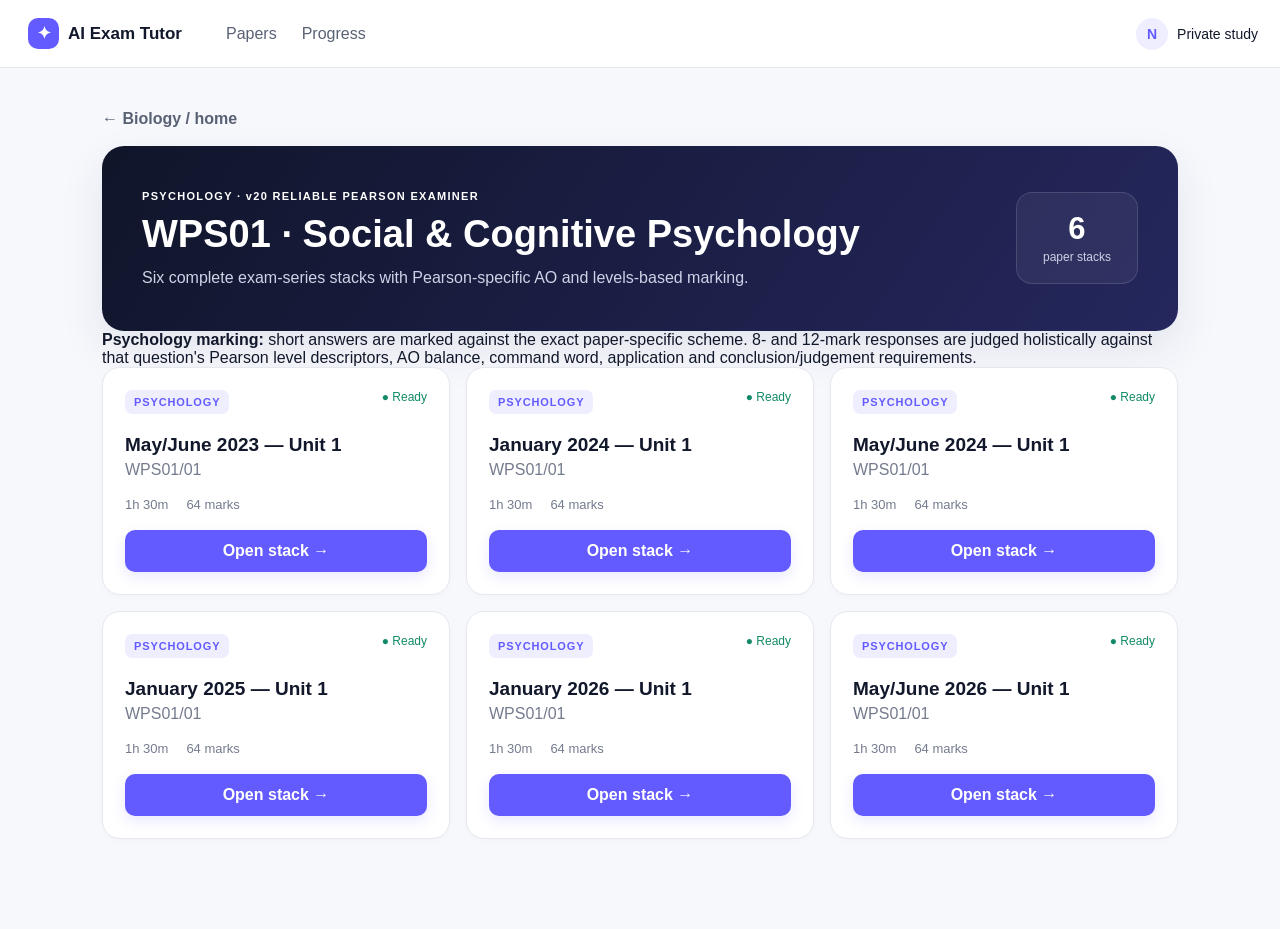
==== psychology.html @ 9e2f5a5d "Add files via upload" ====
<!doctype html><html><head><meta charset="utf-8"><meta name="viewport" content="width=device-width,initial-scale=1"><title>AI Exam Tutor · Psychology v20</title><link rel="stylesheet" href="styles.css?v=16stablelocal1"></head><body><header><button class="brand" onclick="location.href='index.html'"><span class="logo">✦</span> AI Exam Tutor</button><nav><button onclick="location.href='index.html'">Papers</button><button>Progress</button></nav><div class="user"><span class="avatar">N</span><span>Private study</span></div></header><main><div id="app"></div></main><script src="api-config.js?v=13examiner"></script><script src="psych-data.js?v=13examiner"></script><script src="psych-images.js?v=13examiner"></script><script src="psych-app.js?v=20final"></script></body></html>
---- styles.css ----
:root{--ink:#12182b;--muted:#747b8e;--line:#e6e8f0;--bg:#f7f8fc;--card:#fff;--accent:#635bff;--accent2:#efeeff;--green:#138a67;--red:#c84d47}*{box-sizing:border-box}html{-webkit-text-size-adjust:100%}body{margin:0;background:var(--bg);color:var(--ink);font-family:Inter,-apple-system,BlinkMacSystemFont,"Segoe UI",sans-serif}header{height:68px;background:#fff;border-bottom:1px solid var(--line);display:flex;align-items:center;padding:0 max(22px,env(safe-area-inset-left));position:sticky;top:0;z-index:10}.brand{display:flex;gap:9px;align-items:center;font-weight:850;font-size:17px;border:0;background:transparent;color:var(--ink)}.logo{width:31px;height:31px;display:grid;place-items:center;border-radius:10px;background:var(--accent);color:#fff}nav{margin-left:28px;display:flex;gap:5px}nav button{border:0;background:transparent;color:#596174;padding:10px;border-radius:8px}nav button:hover{background:#f5f5fb}.user{margin-left:auto;display:flex;align-items:center;gap:9px;font-size:14px}.avatar{display:grid;place-items:center;width:32px;height:32px;border-radius:50%;background:var(--accent2);color:var(--accent);font-weight:800}button,a{font:inherit}button{cursor:pointer}main{max-width:1120px;margin:auto;padding:42px 22px 90px}.hero{background:linear-gradient(125deg,#10152a,#25275d);border-radius:22px;padding:40px;color:#fff;display:flex;align-items:center;justify-content:space-between;box-shadow:0 18px 45px #25275d18}.hero h1{font-size:38px;line-height:1.1;margin:10px 0}.hero p{color:#cfd3e7;margin:0;max-width:650px;line-height:1.55}.eyebrow,.tiny{font-size:11px;font-weight:850;letter-spacing:.12em}.stat{text-align:center;background:#ffffff0f;border:1px solid #ffffff20;padding:18px 26px;border-radius:16px}.stat b{font-size:31px;display:block}.stat span{font-size:12px;color:#cbd0e6}.sectionTitle{margin:36px 0 16px}.sectionTitle h2{margin:0 0 5px}.sectionTitle p,.paperHeader p{margin:0;color:var(--muted)}.paperGrid{display:grid;grid-template-columns:repeat(auto-fit,minmax(300px,1fr));gap:16px}.paperCard{background:#fff;border:1px solid var(--line);border-radius:18px;padding:22px;cursor:pointer;transition:.18s;box-shadow:0 2px 7px #11182705}.paperCard:hover{transform:translateY(-2px);box-shadow:0 14px 32px #11182710;border-color:#d7d5ff}.paperTop{display:flex;justify-content:space-between}.subjectBadge{font-size:11px;font-weight:850;letter-spacing:.08em;background:var(--accent2);color:var(--accent);padding:6px 9px;border-radius:7px}.ready{font-size:12px;color:var(--green)}.paperCard h3{margin:20px 0 5px;font-size:19px}.paperCard p{color:var(--muted);margin:0}.paperMeta{display:flex;gap:18px;color:var(--muted);font-size:13px;margin:18px 0}.primary,.secondary{border:0;border-radius:10px;padding:12px 16px;font-weight:760}.primary{background:var(--accent);color:#fff;box-shadow:0 5px 14px #635bff24}.secondary{background:#eff1f6;color:#374151}.paperCard .primary{width:100%}.notice{margin-top:18px;background:#fff;border:1px solid var(--line);border-radius:12px;padding:14px;color:#596174;font-size:13px}.back{border:0;background:transparent;padding:0 0 18px;color:#596174;font-weight:650}.paperHeader{display:flex;justify-content:space-between;align-items:flex-end;margin-bottom:24px}.paperHeader h1{margin:10px 0 5px;font-size:30px}.pdfBtns{display:flex;gap:8px}.pdfBtns a,.sideLink{background:#fff;border:1px solid var(--line);border-radius:9px;padding:10px 12px;text-decoration:none;color:#374151;font-size:13px}.questionList{display:grid;gap:9px}.qrow{display:flex;align-items:center;gap:15px;background:#fff;border:1px solid var(--line);border-radius:13px;padding:17px;cursor:pointer;transition:.15s}.qrow:hover{border-color:#c9c6ff;transform:translateX(2px)}.qnum{min-width:62px;height:38px;border-radius:9px;background:var(--accent2);color:var(--accent);display:grid;place-items:center;font-weight:850;font-size:13px}.grow{display:flex;flex-direction:column;gap:5px;flex:1}.grow span{font-size:12px;color:var(--muted)}.miniScore{font-weight:850;color:var(--green)}.chev{font-size:22px;color:#9ca3af}.viewer{display:grid;grid-template-columns:minmax(0,1fr) 285px;gap:18px}.exam,.sideCard{background:#fff;border:1px solid var(--line);border-radius:16px}.exam{padding:27px}.examBar{display:flex;justify-content:space-between;border-bottom:1px solid var(--line);padding-bottom:14px;color:#6b7280;font-size:12px}.qn{font-weight:850;margin-top:24px;color:var(--accent)}.questionText{font-size:19px;line-height:1.58;margin:10px 0 20px}.answer{width:100%;min-height:200px;border:1px solid #cfd4de;border-radius:11px;padding:15px;font:inherit;resize:vertical}.answer:focus{outline:3px solid #ecebff;border-color:var(--accent)}.actions{display:flex;gap:9px;margin-top:12px}.choices{display:grid;gap:9px}.choices label{display:flex;align-items:center;gap:8px;border:1px solid var(--line);border-radius:11px;padding:14px;cursor:pointer}.choices label:has(input:checked){border-color:var(--accent);background:#f7f7ff}.sidebar{display:grid;align-content:start;gap:10px}.sideCard{padding:17px}.sideCard .tiny{display:block;color:#9ca3af;margin-bottom:7px}.sideCard b{display:block}.sideCard p{font-size:13px;color:var(--muted);margin:5px 0}.sideLink{display:block}.result{border-top:1px solid var(--line);margin-top:25px;padding-top:21px}.resultHead{display:flex;justify-content:space-between;align-items:center}.bigScore{font-size:40px;font-weight:900;color:var(--accent)}.bigScore small{font-size:18px;color:#9ca3af}.verdict{background:#fff1f0;color:var(--red);font-size:12px;font-weight:800;padding:7px 10px;border-radius:99px}.verdict.full{background:#e9f8f2;color:var(--green)}.result h3{font-size:15px;margin:22px 0 10px}.point{display:flex;gap:10px;padding:11px;border-radius:9px;margin:7px 0;font-size:14px}.point.hit{background:#edf9f4;color:#116149}.point.miss{background:#fff3f2;color:#8f3732}.point span{font-weight:900}.guidance{background:#f7f7fb;border:1px solid var(--line);padding:12px;border-radius:9px;font-size:13px;color:#555e70;margin-top:10px}.retry{margin-top:12px;border:0;background:transparent;color:var(--accent);font-weight:800;padding:6px 0}@media(max-width:800px){header{padding:0 14px}nav{display:none}.user span:last-child{display:none}main{padding:25px 14px 80px}.hero{padding:26px}.hero h1{font-size:30px}.stat{display:none}.paperHeader{align-items:flex-start;gap:18px;flex-direction:column}.viewer{grid-template-columns:1fr}.sidebar{order:-1}.pdfBtns{flex-wrap:wrap}.questionText{font-size:17px}.paperGrid{grid-template-columns:1fr}}
.ai-status{display:flex;gap:10px;align-items:center;margin:14px 0;padding:12px 14px;border-radius:14px;background:#eef2ff;color:#27346b;font-weight:700}.ai-dot{width:9px;height:9px;border-radius:50%;background:#22c55e;box-shadow:0 0 0 4px #dcfce7}.ai-dot.off{background:#94a3b8;box-shadow:0 0 0 4px #e2e8f0}.ai-setup{padding:18px;border:1px solid #dfe5f2;border-radius:16px;background:#fff;margin-top:14px}.ai-setup input{width:100%;box-sizing:border-box;padding:13px;border:1px solid #cfd7e6;border-radius:11px;font:inherit;margin:10px 0}.ai-note{font-size:13px;color:#667085;line-height:1.5}.ai-feedback{margin-top:18px;border:1px solid #dfe5f2;border-radius:18px;overflow:hidden;background:#fff}.ai-feedback .ai-title{padding:15px 18px;background:#f7f8ff;font-weight:800}.ai-feedback .ai-body{padding:18px}.ai-feedback h4{margin:14px 0 6px}.ai-feedback p{white-space:pre-wrap;line-height:1.55}.loading{opacity:.7;pointer-events:none}.settings-btn{border:0;background:transparent;color:inherit;font:inherit;cursor:pointer}.danger-link{border:0;background:transparent;color:#b42318;font-weight:700;cursor:pointer;padding:0}.primary:disabled{opacity:.55;cursor:not-allowed}
.source-title{display:flex;flex-direction:column;gap:4px;margin:20px 0 10px}.source-title span,.official-ms>p{font-size:13px;color:var(--muted)}.source-pages{display:grid;gap:14px}.paper-shot{border:1px solid var(--line);border-radius:14px;overflow:hidden;background:#f1f3f7}.shot-label{padding:9px 12px;background:#eef0f6;font-size:10px;font-weight:850;letter-spacing:.09em;color:#667085}.paper-shot iframe{width:100%;height:620px;border:0;background:#fff;display:block}.open-page{display:block;padding:9px 12px;background:#fff;border-top:1px solid var(--line);font-size:12px;color:var(--accent);text-decoration:none}.typed-question{margin:14px 0;color:#5d6475}.typed-question summary{cursor:pointer;font-size:13px;font-weight:750}.draw-wrap{margin-top:18px;border:1px solid var(--line);border-radius:14px;overflow:hidden;background:#fff}.draw-tools{padding:10px;display:flex;gap:8px;align-items:center;flex-wrap:wrap;background:#f7f8fb}.draw-tools span{font-size:12px;color:var(--muted);margin-right:auto}.draw-canvas{width:100%;height:420px;display:block;background:white;touch-action:none;cursor:crosshair}.draw-note{width:100%;border:0;border-top:1px solid var(--line);padding:13px;font:inherit}.official-ms{margin-top:22px;padding-top:8px;border-top:1px solid var(--line)}
@media(max-width:800px){.paper-shot iframe{height:520px}.draw-canvas{height:360px}}
.viewer-nav{display:flex;justify-content:space-between;align-items:center;margin-bottom:10px}.viewer-nav .back{padding:0}.viewer-nav .secondary:disabled,.post-actions .primary:disabled{opacity:.4;cursor:not-allowed}.confidence{display:flex;align-items:center;gap:8px;margin-top:12px;padding:10px 0}.confidence span{font-size:13px;color:var(--muted);margin-right:4px}.confidence button{border:1px solid var(--line);background:#fff;border-radius:999px;padding:7px 11px;font-size:12px}.confidence button.active{background:var(--accent2);border-color:#c9c6ff;color:var(--accent);font-weight:800}.paper-tools{display:flex;align-items:center;justify-content:space-between;margin:0 0 12px;color:var(--muted);font-size:13px}.unattempted{font-size:12px;color:#9ca3af}.post-actions{display:flex;justify-content:space-between;align-items:center;margin-top:12px}.post-actions .retry{margin-top:0}.draw-wrap:before{content:'Drawing answer · AI vision marking when the selected model supports images';display:block;padding:9px 12px;background:#fff8e6;color:#7a5a00;font-size:12px;border-bottom:1px solid #f2dfad}.source-pages{position:relative}.paper-shot{box-shadow:0 6px 22px #1118270a}.paper-shot iframe{min-height:720px}.official-ms{background:#fbfcff;border:1px solid var(--line);border-radius:14px;padding:16px;margin-top:22px}.official-ms .paper-shot iframe{height:560px}.result{scroll-margin-top:90px}@media(max-width:800px){.viewer-nav{gap:10px}.viewer-nav>div{display:flex;gap:5px}.viewer-nav .secondary{padding:9px 10px}.confidence{flex-wrap:wrap}.paper-tools{align-items:flex-start;gap:10px}.paper-shot iframe{min-height:540px}.official-ms .paper-shot iframe{height:480px}}
/* Question-specific source crops */
.source-pages{display:flex;flex-direction:column;gap:14px;margin:12px 0 20px}.question-crop{margin:0;border:1px solid #dfe3ee;border-radius:14px;overflow:hidden;background:white;box-shadow:0 6px 20px rgba(18,28,61,.06)}.question-crop img{display:block;width:100%;height:auto;background:white}.official-ms .question-crop{border-color:#d9dff7}.open-page{display:inline-block;margin:2px 0 8px;font-size:13px}.paper-shot{display:none}

.image-error{padding:28px;border:1px dashed #c9ced8;border-radius:12px;text-align:center;color:#687086;background:#fafbfc}
.draw-hint{margin-top:10px;padding:10px 12px;border-radius:10px;background:#f5f7fb;font-size:13px;line-height:1.4;color:#4b5563}
.structure-board{position:relative;height:430px;border:2px solid #d9dee8;border-radius:14px;background:#fff;margin-top:12px;overflow:hidden;touch-action:none}.chem-piece{position:absolute;transform:translate(-50%,-50%);cursor:grab;user-select:none;touch-action:none}.chem-piece:active{cursor:grabbing}.chem-piece span{position:absolute;font-size:11px;white-space:nowrap;top:calc(100% + 5px);left:50%;transform:translateX(-50%);color:#667085}.chem-piece.glycerol{width:58px;height:142px;background:#c9cdd2;border:2px solid #20252b}.chem-piece.fatty{width:30px;height:138px;background:#fff;border:2px solid #20252b}.chem-piece.bond{width:92px;height:3px;background:#20252b}.paper-note{font-size:12px;color:#667085;line-height:1.35}.draw-hint{margin-top:12px;font-size:13px;color:#475467}

/* v12 psychology readability + examiner diagnostics */
.typed-question.always-visible{display:block;margin:18px 0 20px;padding:18px 20px;border:1px solid #dfe4ee;border-radius:14px;background:#fff}
.typed-label{font-size:11px;font-weight:800;letter-spacing:.12em;color:#6b7280;margin-bottom:9px}
.typed-question.always-visible .questionText{white-space:pre-wrap;font-size:16px;line-height:1.58;color:#111827;font-weight:500}
.extended-checks{display:grid;grid-template-columns:repeat(3,1fr);gap:10px;margin:14px 0}
.extended-checks>div{padding:12px;border:1px solid #e5e7eb;border-radius:10px;background:#fafafa}.extended-checks b,.extended-checks span{display:block}.extended-checks span{margin-top:5px;font-size:13px;line-height:1.4}
@media(max-width:800px){.extended-checks{grid-template-columns:1fr}}
/* v13: keep the viewer visually identical to Biology; extracted question text stays internal for marking only. */
.typed-question.always-visible{display:none!important}.answer-meta{display:flex;justify-content:space-between;gap:12px;color:var(--muted);font-size:12px;margin:7px 2px 0}.question-crop+ .question-crop{margin-top:12px}.question-crop img{display:block;width:100%;height:auto;border-radius:8px}
@media(max-width:800px){.answer-meta{flex-direction:column;gap:3px}}
/* v13 Apple Pencil surgical enhancement: drawing UI only */
.draw-canvas{height:520px;touch-action:none;-webkit-user-select:none;user-select:none;overscroll-behavior:contain;cursor:crosshair}
.draw-tools .tool-btn.active{background:var(--accent);color:#fff;border-color:var(--accent)}
.draw-hint{padding:10px 12px;border-top:1px solid var(--line);font-size:12px;color:var(--muted)}
.draw-fullscreen{position:fixed!important;inset:8px!important;z-index:9999!important;margin:0!important;border-radius:16px!important;box-shadow:0 24px 80px #0005!important;display:flex!important;flex-direction:column!important;background:#fff!important}
.draw-fullscreen .draw-tools{flex:0 0 auto}.draw-fullscreen .draw-canvas{height:auto!important;flex:1 1 auto;min-height:0}.draw-fullscreen .draw-hint{flex:0 0 auto}
body.drawing-open{overflow:hidden;touch-action:none}
@media(max-width:800px){.draw-canvas{height:480px}.ipad-tools{gap:6px}.ipad-tools button{padding:8px 10px;font-size:12px}.draw-fullscreen{inset:max(6px,env(safe-area-inset-top)) max(6px,env(safe-area-inset-right)) max(6px,env(safe-area-inset-bottom)) max(6px,env(safe-area-inset-left))!important}}
/* v16: local-only review/progress UI. Does not participate in AI marking. */
.answer-review,.attempt-history{margin-top:22px;padding-top:18px;border-top:1px solid #e5e7eb}
.review-key{display:flex;flex-wrap:wrap;gap:14px;font-size:12px;color:#667085;margin:8px 0 12px}.review-key span{display:flex;align-items:center;gap:6px}.credit-dot,.partial-dot{width:10px;height:10px;border-radius:3px;display:inline-block}.credit-dot{background:#bbf7d0}.partial-dot{background:#fde68a}.review-text{line-height:1.9;padding:14px;border:1px solid #e5e7eb;border-radius:12px;background:#fff;white-space:pre-wrap}.review-text mark{padding:2px 1px;border-radius:3px}.credit-highlight{background:#bbf7d0}.partial-highlight{background:#fde68a}.attempt-chips{display:flex;flex-wrap:wrap;gap:8px}.attempt-chip{background:#f2f4f7;border:1px solid #e4e7ec;border-radius:999px;padding:7px 10px;font-size:13px}.attempt-change{margin-bottom:0}

.attempt-detail{display:block;background:#f8fafc;border:1px solid #e4e7ec;border-radius:10px;padding:0;margin:8px 0}.attempt-detail summary{cursor:pointer;padding:10px 12px}.attempt-answer{padding:0 12px 12px;font-size:13px}.attempt-answer>div{white-space:pre-wrap;margin-top:6px;padding:10px;background:#fff;border:1px solid #e5e7eb;border-radius:8px}
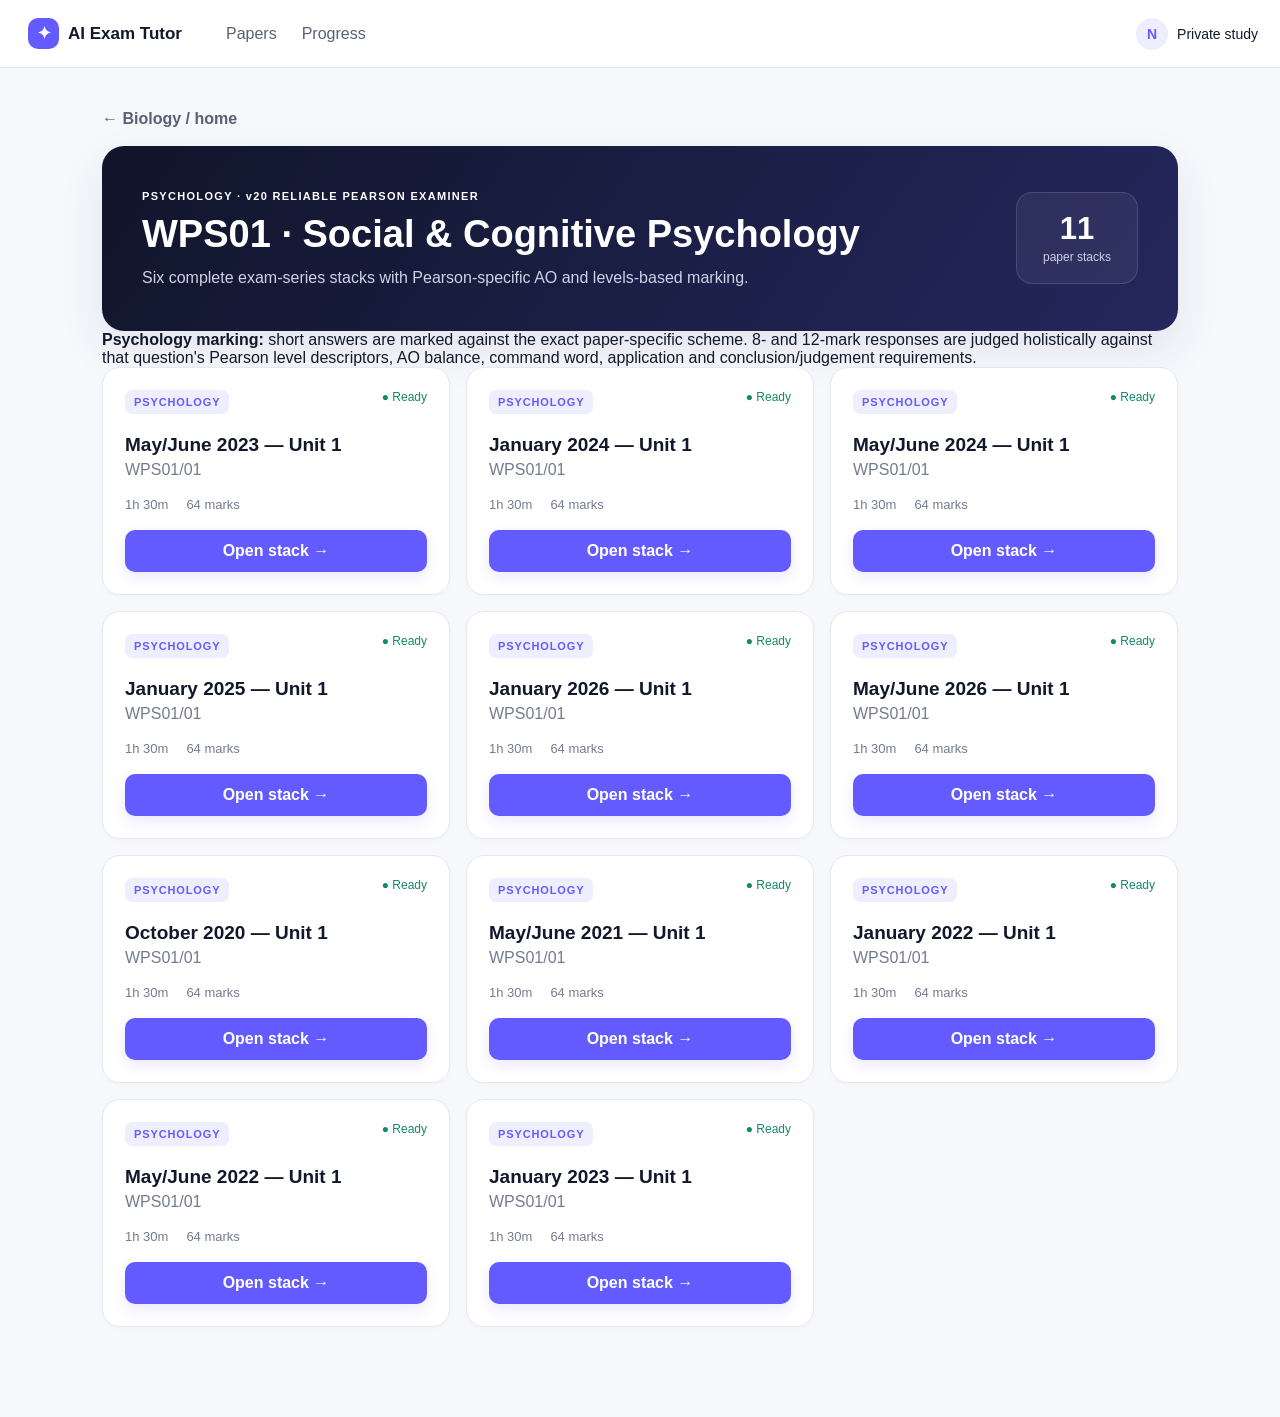
==== commit b010ca9a: "Add files via upload" ====
--- a/psychology.html
+++ b/psychology.html
@@ -1 +1 @@
-<!doctype html><html><head><meta charset="utf-8"><meta name="viewport" content="width=device-width,initial-scale=1"><title>AI Exam Tutor · Psychology v20</title><link rel="stylesheet" href="styles.css?v=16stablelocal1"></head><body><header><button class="brand" onclick="location.href='index.html'"><span class="logo">✦</span> AI Exam Tutor</button><nav><button onclick="location.href='index.html'">Papers</button><button>Progress</button></nav><div class="user"><span class="avatar">N</span><span>Private study</span></div></header><main><div id="app"></div></main><script src="api-config.js?v=13examiner"></script><script src="psych-data.js?v=13examiner"></script><script src="psych-images.js?v=13examiner"></script><script src="psych-app.js?v=20final"></script></body></html>+<!doctype html><html><head><meta charset="utf-8"><meta name="viewport" content="width=device-width,initial-scale=1"><title>AI Exam Tutor · Psychology v20</title><link rel="stylesheet" href="styles.css?v=16stablelocal1"></head><body><header><button class="brand" onclick="location.href='index.html'"><span class="logo">✦</span> AI Exam Tutor</button><nav><button onclick="location.href='index.html'">Papers</button><button>Progress</button></nav><div class="user"><span class="avatar">N</span><span>Private study</span></div></header><main><div id="app"></div></main><script src="api-config.js?v=13examiner"></script><script src="psych-data.js?v=21papers"></script><script src="psych-images.js?v=21papers"></script><script src="psych-app.js?v=20final"></script></body></html>
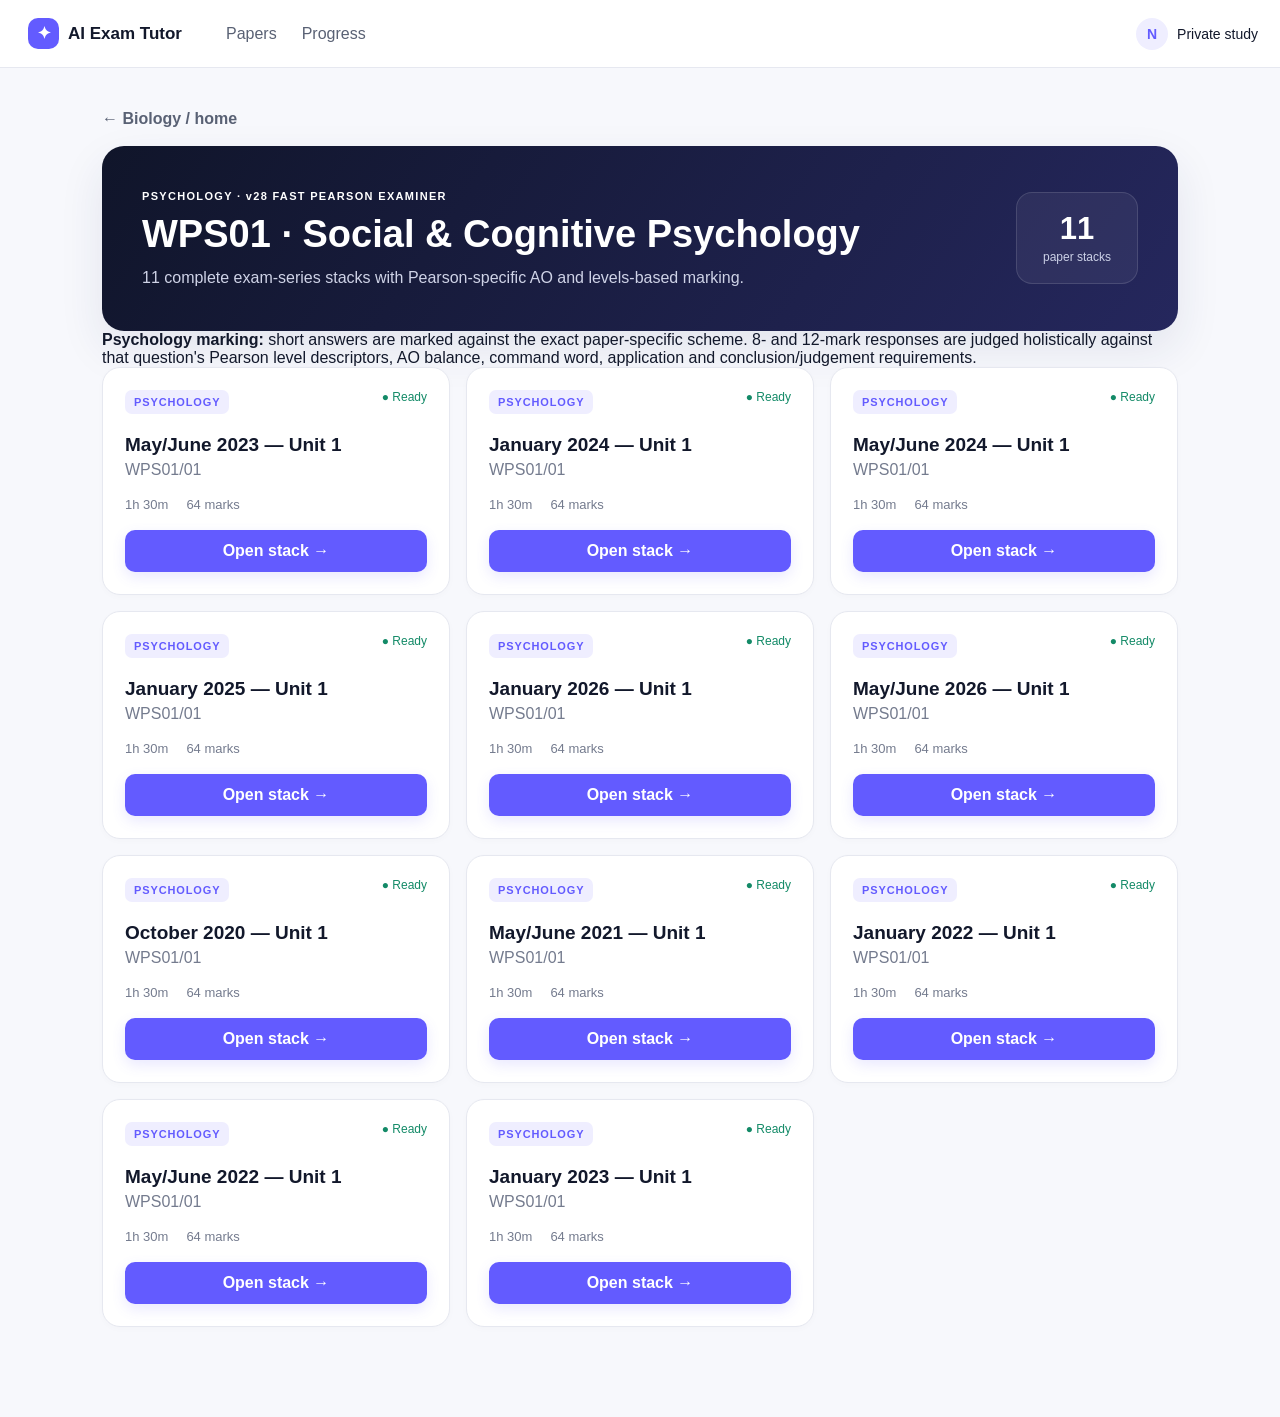
==== commit 66350d91: "Add files via upload" ====
--- a/psychology.html
+++ b/psychology.html
@@ -1 +1 @@
-<!doctype html><html><head><meta charset="utf-8"><meta name="viewport" content="width=device-width,initial-scale=1"><title>AI Exam Tutor · Psychology v20</title><link rel="stylesheet" href="styles.css?v=16stablelocal1"></head><body><header><button class="brand" onclick="location.href='index.html'"><span class="logo">✦</span> AI Exam Tutor</button><nav><button onclick="location.href='index.html'">Papers</button><button>Progress</button></nav><div class="user"><span class="avatar">N</span><span>Private study</span></div></header><main><div id="app"></div></main><script src="api-config.js?v=13examiner"></script><script src="psych-data.js?v=21papers"></script><script src="psych-images.js?v=21papers"></script><script src="psych-app.js?v=20final"></script></body></html>+<!doctype html><html><head><meta charset="utf-8"><meta name="viewport" content="width=device-width,initial-scale=1"><title>AI Exam Tutor · Psychology v20</title><link rel="stylesheet" href="styles.css?v=16stablelocal1"></head><body><header><button class="brand" onclick="location.href='index.html'"><span class="logo">✦</span> AI Exam Tutor</button><nav><button onclick="location.href='index.html'">Papers</button><button>Progress</button></nav><div class="user"><span class="avatar">N</span><span>Private study</span></div></header><main><div id="app"></div></main><script src="api-config.js?v=13examiner"></script><script src="psych-data.js?v=22newpapers"></script><script src="psych-images.js?v=22papers"></script><script src="psych-images-v22-newpapers.js?v=22newpapers"></script><script src="scheme-psy-2306.js?v=26exact"></script><script src="scheme-psy-2401.js?v=26exact"></script><script src="scheme-psy-2406.js?v=26exact"></script><script src="scheme-psy-2501.js?v=26exact"></script><script src="scheme-psy-2601.js?v=26exact"></script><script src="scheme-psy-2606.js?v=26exact"></script><script src="scheme-psy-2010.js?v=26exact"></script><script src="scheme-psy-2106.js?v=26exact"></script><script src="scheme-psy-2201.js?v=26exact"></script><script src="scheme-psy-2206.js?v=26exact"></script><script src="scheme-psy-2301.js?v=26exact"></script><script src="psych-app.js?v=28truefast"></script></body></html>
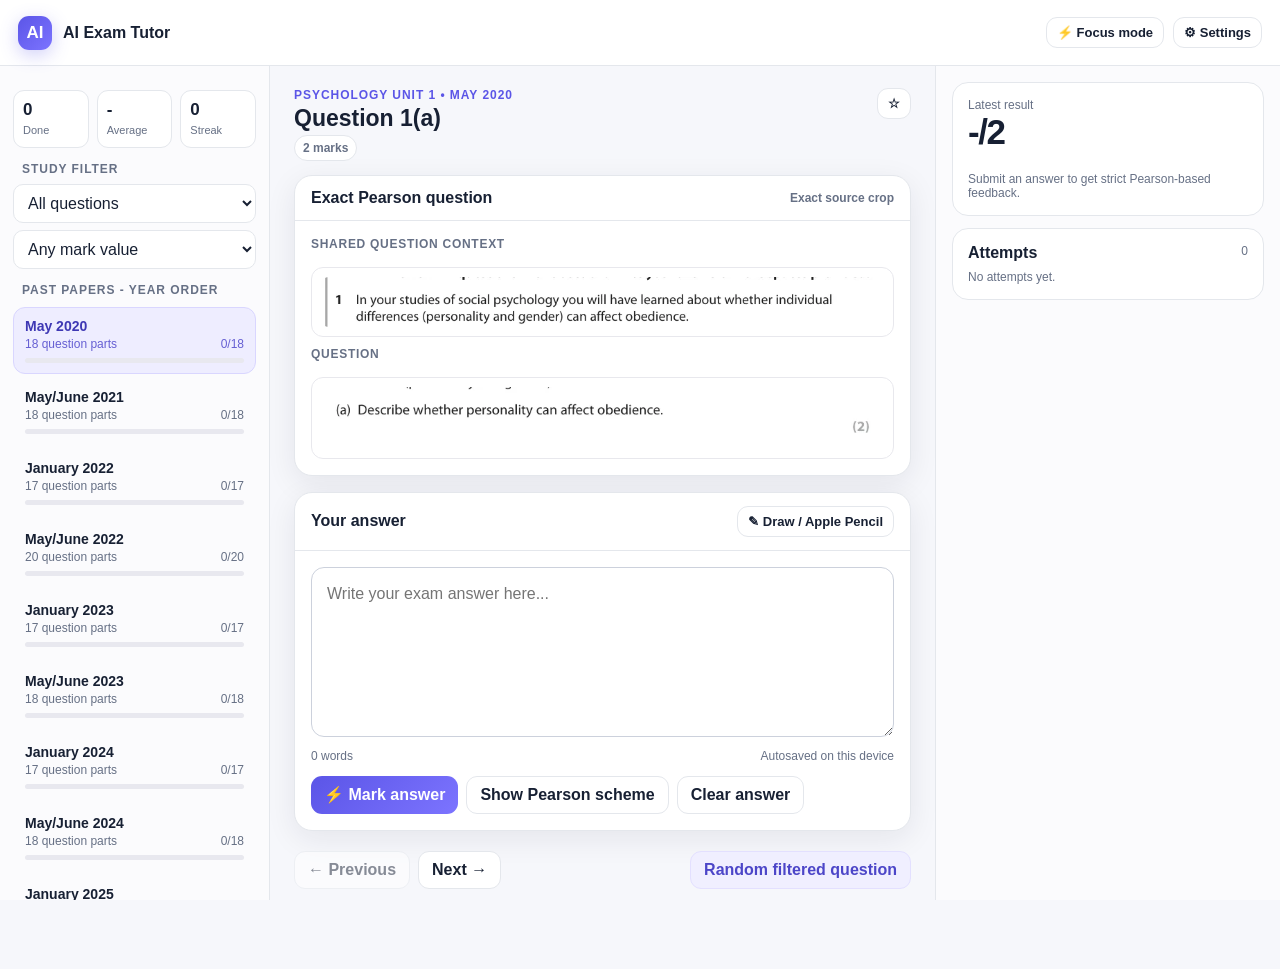
==== commit 87325c4a: "Add files via upload" ====
--- a/psychology.html
+++ b/psychology.html
@@ -1 +1,11 @@
-<!doctype html><html><head><meta charset="utf-8"><meta name="viewport" content="width=device-width,initial-scale=1"><title>AI Exam Tutor · Psychology v20</title><link rel="stylesheet" href="styles.css?v=16stablelocal1"></head><body><header><button class="brand" onclick="location.href='index.html'"><span class="logo">✦</span> AI Exam Tutor</button><nav><button onclick="location.href='index.html'">Papers</button><button>Progress</button></nav><div class="user"><span class="avatar">N</span><span>Private study</span></div></header><main><div id="app"></div></main><script src="api-config.js?v=13examiner"></script><script src="psych-data.js?v=22newpapers"></script><script src="psych-images.js?v=22papers"></script><script src="psych-images-v22-newpapers.js?v=22newpapers"></script><script src="scheme-psy-2306.js?v=26exact"></script><script src="scheme-psy-2401.js?v=26exact"></script><script src="scheme-psy-2406.js?v=26exact"></script><script src="scheme-psy-2501.js?v=26exact"></script><script src="scheme-psy-2601.js?v=26exact"></script><script src="scheme-psy-2606.js?v=26exact"></script><script src="scheme-psy-2010.js?v=26exact"></script><script src="scheme-psy-2106.js?v=26exact"></script><script src="scheme-psy-2201.js?v=26exact"></script><script src="scheme-psy-2206.js?v=26exact"></script><script src="scheme-psy-2301.js?v=26exact"></script><script src="psych-app.js?v=28truefast"></script></body></html>+<!doctype html><html><head><meta charset="utf-8"><meta name="viewport" content="width=device-width,initial-scale=1,viewport-fit=cover"><meta name="theme-color" content="#5b55e7"><title>Psychology - AI Exam Tutor</title><link rel="stylesheet" href="styles.css?v=1"></head><body>
+<header class="topbar"><div class="brand"><button id="mobilePapers" class="btn small mobile-paper-btn">☰</button><div class="brand-badge">AI</div><span>AI Exam Tutor</span></div><div class="top-actions"><button class="btn small desktop-only" id="studyModeBtn">⚡ Focus mode</button><button class="btn small" id="settingsBtn">⚙ Settings</button></div></header>
+<div class="shell"><aside class="sidebar" id="sidebar"><div class="dashboard"><div class="stat"><strong id="statDone">0</strong><span>Done</span></div><div class="stat"><strong id="statAvg">-</strong><span>Average</span></div><div class="stat"><strong id="statStreak">0</strong><span>Streak</span></div></div><h3>Study filter</h3><div class="filters"><select id="questionFilter"><option value="all">All questions</option><option value="unanswered">Unanswered</option><option value="wrong">Below full marks</option><option value="extended">8 & 12 markers</option><option value="short">1-4 markers</option><option value="starred">Starred</option></select><select id="markFilter"><option value="all">Any mark value</option><option>1</option><option>2</option><option>3</option><option>4</option><option>8</option><option>12</option></select></div><h3>Past papers - year order</h3><div id="paperList"></div></aside>
+<main class="main"><div class="question-head"><div><div class="eyebrow" id="paperEyebrow">Psychology Unit 1</div><div class="question-title" id="questionTitle">Loading...</div><div class="meta" id="questionMeta"></div></div><button class="btn small" id="starBtn" title="Star this question">☆</button></div>
+<section class="card"><div class="card-head"><span>Exact Pearson question</span><span class="tiny" id="assetStatus"></span></div><div class="card-body"><div id="sourceArea" class="source-stack"><div class="loading-assets">Loading exact source...</div></div></div></section>
+<section class="card"><div class="card-head"><span>Your answer</span><button class="btn small" id="drawToggle">✎ Draw / Apple Pencil</button></div><div class="card-body"><textarea id="answerBox" class="answer-box" placeholder="Write your exam answer here..."></textarea><div class="answer-footer"><span id="wordCount">0 words</span><span>Autosaved on this device</span></div><div class="draw-wrap" id="drawWrap"><div class="draw-toolbar"><button class="btn small" id="undoDraw">↶ Undo</button><button class="btn small danger" id="clearDraw">Clear drawing</button><span class="tiny">Apple Pencil or mouse. Finger scrolling stays enabled outside the canvas.</span></div><div class="draw-shell"><canvas id="drawCanvas" class="draw-canvas"></canvas></div></div><div class="answer-actions"><button class="btn primary" id="markBtn">⚡ Mark answer</button><button class="btn" id="schemeBtn">Show Pearson scheme</button><button class="btn" id="clearBtn">Clear answer</button></div><div class="mark-progress" id="markProgress"><div class="mark-row"><strong id="markStatus">Examiner working...</strong><span class="countdown" id="countdown">0.0s</span></div><div class="tiny" id="markSubstatus">Fast route started.</div></div></div></section>
+<div class="navbar-bottom"><div class="navcluster"><button class="btn" id="prevBtn">← Previous</button><button class="btn" id="nextBtn">Next →</button></div><button class="btn soft" id="randomBtn">Random filtered question</button></div></main>
+<aside class="rightbar"><div class="scorebox" id="scoreBox"><div class="scoreline"><div><div class="tiny">Latest result</div><div class="scorebig" id="scoreBig">-/-</div></div><div class="latency" id="latency"></div></div><div class="ao-row" id="aoRow"></div><div class="feedback" id="feedback"><div class="tiny">Submit an answer to get strict Pearson-based feedback.</div></div></div><div class="scorebox scheme-panel" id="schemePanel"><div style="display:flex;justify-content:space-between;align-items:center"><strong>Exact Pearson mark scheme</strong><a id="openMsPdf" class="tiny" target="_blank">Open PDF ↗</a></div><div id="schemeImages"></div></div><div class="scorebox"><div style="display:flex;justify-content:space-between"><strong>Attempts</strong><span class="tiny" id="attemptCount">0</span></div><div id="attempts"></div></div></aside></div>
+<div class="modal-backdrop" id="settingsModal"><div class="modal"><h2>Settings</h2><p>Your OpenRouter key stays in <b>session storage only</b> and is not included in the website files.</p><label class="tiny">OpenRouter API key</label><input id="apiKeyInput" type="password" autocomplete="off" placeholder="sk-or-v1-..."><div class="setting-row"><div><b>AI speed mode</b><div class="tiny">Hard wait limits: short 28s, 8/12 markers 58s.</div></div><span class="pill good">Turbo</span></div><div class="setting-row"><div><b>Export progress</b><div class="tiny">Download all answers and attempts as JSON.</div></div><button class="btn small" id="exportBtn">Export</button></div><div class="setting-row"><div><b>Reset progress</b><div class="tiny">Clears local answers, marks and stars.</div></div><button class="btn small danger" id="resetBtn">Reset</button></div><div class="modal-actions"><button class="btn" id="closeSettings">Cancel</button><button class="btn primary" id="saveSettings">Save</button></div></div></div>
+<div class="toast" id="toast"></div>
+<script src="data.js?v=1"></script><script src="app.js?v=1"></script></body></html>
--- a/styles.css
+++ b/styles.css
@@ -1,35 +1,30 @@
-:root{--ink:#12182b;--muted:#747b8e;--line:#e6e8f0;--bg:#f7f8fc;--card:#fff;--accent:#635bff;--accent2:#efeeff;--green:#138a67;--red:#c84d47}*{box-sizing:border-box}html{-webkit-text-size-adjust:100%}body{margin:0;background:var(--bg);color:var(--ink);font-family:Inter,-apple-system,BlinkMacSystemFont,"Segoe UI",sans-serif}header{height:68px;background:#fff;border-bottom:1px solid var(--line);display:flex;align-items:center;padding:0 max(22px,env(safe-area-inset-left));position:sticky;top:0;z-index:10}.brand{display:flex;gap:9px;align-items:center;font-weight:850;font-size:17px;border:0;background:transparent;color:var(--ink)}.logo{width:31px;height:31px;display:grid;place-items:center;border-radius:10px;background:var(--accent);color:#fff}nav{margin-left:28px;display:flex;gap:5px}nav button{border:0;background:transparent;color:#596174;padding:10px;border-radius:8px}nav button:hover{background:#f5f5fb}.user{margin-left:auto;display:flex;align-items:center;gap:9px;font-size:14px}.avatar{display:grid;place-items:center;width:32px;height:32px;border-radius:50%;background:var(--accent2);color:var(--accent);font-weight:800}button,a{font:inherit}button{cursor:pointer}main{max-width:1120px;margin:auto;padding:42px 22px 90px}.hero{background:linear-gradient(125deg,#10152a,#25275d);border-radius:22px;padding:40px;color:#fff;display:flex;align-items:center;justify-content:space-between;box-shadow:0 18px 45px #25275d18}.hero h1{font-size:38px;line-height:1.1;margin:10px 0}.hero p{color:#cfd3e7;margin:0;max-width:650px;line-height:1.55}.eyebrow,.tiny{font-size:11px;font-weight:850;letter-spacing:.12em}.stat{text-align:center;background:#ffffff0f;border:1px solid #ffffff20;padding:18px 26px;border-radius:16px}.stat b{font-size:31px;display:block}.stat span{font-size:12px;color:#cbd0e6}.sectionTitle{margin:36px 0 16px}.sectionTitle h2{margin:0 0 5px}.sectionTitle p,.paperHeader p{margin:0;color:var(--muted)}.paperGrid{display:grid;grid-template-columns:repeat(auto-fit,minmax(300px,1fr));gap:16px}.paperCard{background:#fff;border:1px solid var(--line);border-radius:18px;padding:22px;cursor:pointer;transition:.18s;box-shadow:0 2px 7px #11182705}.paperCard:hover{transform:translateY(-2px);box-shadow:0 14px 32px #11182710;border-color:#d7d5ff}.paperTop{display:flex;justify-content:space-between}.subjectBadge{font-size:11px;font-weight:850;letter-spacing:.08em;background:var(--accent2);color:var(--accent);padding:6px 9px;border-radius:7px}.ready{font-size:12px;color:var(--green)}.paperCard h3{margin:20px 0 5px;font-size:19px}.paperCard p{color:var(--muted);margin:0}.paperMeta{display:flex;gap:18px;color:var(--muted);font-size:13px;margin:18px 0}.primary,.secondary{border:0;border-radius:10px;padding:12px 16px;font-weight:760}.primary{background:var(--accent);color:#fff;box-shadow:0 5px 14px #635bff24}.secondary{background:#eff1f6;color:#374151}.paperCard .primary{width:100%}.notice{margin-top:18px;background:#fff;border:1px solid var(--line);border-radius:12px;padding:14px;color:#596174;font-size:13px}.back{border:0;background:transparent;padding:0 0 18px;color:#596174;font-weight:650}.paperHeader{display:flex;justify-content:space-between;align-items:flex-end;margin-bottom:24px}.paperHeader h1{margin:10px 0 5px;font-size:30px}.pdfBtns{display:flex;gap:8px}.pdfBtns a,.sideLink{background:#fff;border:1px solid var(--line);border-radius:9px;padding:10px 12px;text-decoration:none;color:#374151;font-size:13px}.questionList{display:grid;gap:9px}.qrow{display:flex;align-items:center;gap:15px;background:#fff;border:1px solid var(--line);border-radius:13px;padding:17px;cursor:pointer;transition:.15s}.qrow:hover{border-color:#c9c6ff;transform:translateX(2px)}.qnum{min-width:62px;height:38px;border-radius:9px;background:var(--accent2);color:var(--accent);display:grid;place-items:center;font-weight:850;font-size:13px}.grow{display:flex;flex-direction:column;gap:5px;flex:1}.grow span{font-size:12px;color:var(--muted)}.miniScore{font-weight:850;color:var(--green)}.chev{font-size:22px;color:#9ca3af}.viewer{display:grid;grid-template-columns:minmax(0,1fr) 285px;gap:18px}.exam,.sideCard{background:#fff;border:1px solid var(--line);border-radius:16px}.exam{padding:27px}.examBar{display:flex;justify-content:space-between;border-bottom:1px solid var(--line);padding-bottom:14px;color:#6b7280;font-size:12px}.qn{font-weight:850;margin-top:24px;color:var(--accent)}.questionText{font-size:19px;line-height:1.58;margin:10px 0 20px}.answer{width:100%;min-height:200px;border:1px solid #cfd4de;border-radius:11px;padding:15px;font:inherit;resize:vertical}.answer:focus{outline:3px solid #ecebff;border-color:var(--accent)}.actions{display:flex;gap:9px;margin-top:12px}.choices{display:grid;gap:9px}.choices label{display:flex;align-items:center;gap:8px;border:1px solid var(--line);border-radius:11px;padding:14px;cursor:pointer}.choices label:has(input:checked){border-color:var(--accent);background:#f7f7ff}.sidebar{display:grid;align-content:start;gap:10px}.sideCard{padding:17px}.sideCard .tiny{display:block;color:#9ca3af;margin-bottom:7px}.sideCard b{display:block}.sideCard p{font-size:13px;color:var(--muted);margin:5px 0}.sideLink{display:block}.result{border-top:1px solid var(--line);margin-top:25px;padding-top:21px}.resultHead{display:flex;justify-content:space-between;align-items:center}.bigScore{font-size:40px;font-weight:900;color:var(--accent)}.bigScore small{font-size:18px;color:#9ca3af}.verdict{background:#fff1f0;color:var(--red);font-size:12px;font-weight:800;padding:7px 10px;border-radius:99px}.verdict.full{background:#e9f8f2;color:var(--green)}.result h3{font-size:15px;margin:22px 0 10px}.point{display:flex;gap:10px;padding:11px;border-radius:9px;margin:7px 0;font-size:14px}.point.hit{background:#edf9f4;color:#116149}.point.miss{background:#fff3f2;color:#8f3732}.point span{font-weight:900}.guidance{background:#f7f7fb;border:1px solid var(--line);padding:12px;border-radius:9px;font-size:13px;color:#555e70;margin-top:10px}.retry{margin-top:12px;border:0;background:transparent;color:var(--accent);font-weight:800;padding:6px 0}@media(max-width:800px){header{padding:0 14px}nav{display:none}.user span:last-child{display:none}main{padding:25px 14px 80px}.hero{padding:26px}.hero h1{font-size:30px}.stat{display:none}.paperHeader{align-items:flex-start;gap:18px;flex-direction:column}.viewer{grid-template-columns:1fr}.sidebar{order:-1}.pdfBtns{flex-wrap:wrap}.questionText{font-size:17px}.paperGrid{grid-template-columns:1fr}}
-.ai-status{display:flex;gap:10px;align-items:center;margin:14px 0;padding:12px 14px;border-radius:14px;background:#eef2ff;color:#27346b;font-weight:700}.ai-dot{width:9px;height:9px;border-radius:50%;background:#22c55e;box-shadow:0 0 0 4px #dcfce7}.ai-dot.off{background:#94a3b8;box-shadow:0 0 0 4px #e2e8f0}.ai-setup{padding:18px;border:1px solid #dfe5f2;border-radius:16px;background:#fff;margin-top:14px}.ai-setup input{width:100%;box-sizing:border-box;padding:13px;border:1px solid #cfd7e6;border-radius:11px;font:inherit;margin:10px 0}.ai-note{font-size:13px;color:#667085;line-height:1.5}.ai-feedback{margin-top:18px;border:1px solid #dfe5f2;border-radius:18px;overflow:hidden;background:#fff}.ai-feedback .ai-title{padding:15px 18px;background:#f7f8ff;font-weight:800}.ai-feedback .ai-body{padding:18px}.ai-feedback h4{margin:14px 0 6px}.ai-feedback p{white-space:pre-wrap;line-height:1.55}.loading{opacity:.7;pointer-events:none}.settings-btn{border:0;background:transparent;color:inherit;font:inherit;cursor:pointer}.danger-link{border:0;background:transparent;color:#b42318;font-weight:700;cursor:pointer;padding:0}.primary:disabled{opacity:.55;cursor:not-allowed}
-.source-title{display:flex;flex-direction:column;gap:4px;margin:20px 0 10px}.source-title span,.official-ms>p{font-size:13px;color:var(--muted)}.source-pages{display:grid;gap:14px}.paper-shot{border:1px solid var(--line);border-radius:14px;overflow:hidden;background:#f1f3f7}.shot-label{padding:9px 12px;background:#eef0f6;font-size:10px;font-weight:850;letter-spacing:.09em;color:#667085}.paper-shot iframe{width:100%;height:620px;border:0;background:#fff;display:block}.open-page{display:block;padding:9px 12px;background:#fff;border-top:1px solid var(--line);font-size:12px;color:var(--accent);text-decoration:none}.typed-question{margin:14px 0;color:#5d6475}.typed-question summary{cursor:pointer;font-size:13px;font-weight:750}.draw-wrap{margin-top:18px;border:1px solid var(--line);border-radius:14px;overflow:hidden;background:#fff}.draw-tools{padding:10px;display:flex;gap:8px;align-items:center;flex-wrap:wrap;background:#f7f8fb}.draw-tools span{font-size:12px;color:var(--muted);margin-right:auto}.draw-canvas{width:100%;height:420px;display:block;background:white;touch-action:none;cursor:crosshair}.draw-note{width:100%;border:0;border-top:1px solid var(--line);padding:13px;font:inherit}.official-ms{margin-top:22px;padding-top:8px;border-top:1px solid var(--line)}
-@media(max-width:800px){.paper-shot iframe{height:520px}.draw-canvas{height:360px}}
-.viewer-nav{display:flex;justify-content:space-between;align-items:center;margin-bottom:10px}.viewer-nav .back{padding:0}.viewer-nav .secondary:disabled,.post-actions .primary:disabled{opacity:.4;cursor:not-allowed}.confidence{display:flex;align-items:center;gap:8px;margin-top:12px;padding:10px 0}.confidence span{font-size:13px;color:var(--muted);margin-right:4px}.confidence button{border:1px solid var(--line);background:#fff;border-radius:999px;padding:7px 11px;font-size:12px}.confidence button.active{background:var(--accent2);border-color:#c9c6ff;color:var(--accent);font-weight:800}.paper-tools{display:flex;align-items:center;justify-content:space-between;margin:0 0 12px;color:var(--muted);font-size:13px}.unattempted{font-size:12px;color:#9ca3af}.post-actions{display:flex;justify-content:space-between;align-items:center;margin-top:12px}.post-actions .retry{margin-top:0}.draw-wrap:before{content:'Drawing answer · AI vision marking when the selected model supports images';display:block;padding:9px 12px;background:#fff8e6;color:#7a5a00;font-size:12px;border-bottom:1px solid #f2dfad}.source-pages{position:relative}.paper-shot{box-shadow:0 6px 22px #1118270a}.paper-shot iframe{min-height:720px}.official-ms{background:#fbfcff;border:1px solid var(--line);border-radius:14px;padding:16px;margin-top:22px}.official-ms .paper-shot iframe{height:560px}.result{scroll-margin-top:90px}@media(max-width:800px){.viewer-nav{gap:10px}.viewer-nav>div{display:flex;gap:5px}.viewer-nav .secondary{padding:9px 10px}.confidence{flex-wrap:wrap}.paper-tools{align-items:flex-start;gap:10px}.paper-shot iframe{min-height:540px}.official-ms .paper-shot iframe{height:480px}}
-/* Question-specific source crops */
-.source-pages{display:flex;flex-direction:column;gap:14px;margin:12px 0 20px}.question-crop{margin:0;border:1px solid #dfe3ee;border-radius:14px;overflow:hidden;background:white;box-shadow:0 6px 20px rgba(18,28,61,.06)}.question-crop img{display:block;width:100%;height:auto;background:white}.official-ms .question-crop{border-color:#d9dff7}.open-page{display:inline-block;margin:2px 0 8px;font-size:13px}.paper-shot{display:none}
-
-.image-error{padding:28px;border:1px dashed #c9ced8;border-radius:12px;text-align:center;color:#687086;background:#fafbfc}
-.draw-hint{margin-top:10px;padding:10px 12px;border-radius:10px;background:#f5f7fb;font-size:13px;line-height:1.4;color:#4b5563}
-.structure-board{position:relative;height:430px;border:2px solid #d9dee8;border-radius:14px;background:#fff;margin-top:12px;overflow:hidden;touch-action:none}.chem-piece{position:absolute;transform:translate(-50%,-50%);cursor:grab;user-select:none;touch-action:none}.chem-piece:active{cursor:grabbing}.chem-piece span{position:absolute;font-size:11px;white-space:nowrap;top:calc(100% + 5px);left:50%;transform:translateX(-50%);color:#667085}.chem-piece.glycerol{width:58px;height:142px;background:#c9cdd2;border:2px solid #20252b}.chem-piece.fatty{width:30px;height:138px;background:#fff;border:2px solid #20252b}.chem-piece.bond{width:92px;height:3px;background:#20252b}.paper-note{font-size:12px;color:#667085;line-height:1.35}.draw-hint{margin-top:12px;font-size:13px;color:#475467}
-
-/* v12 psychology readability + examiner diagnostics */
-.typed-question.always-visible{display:block;margin:18px 0 20px;padding:18px 20px;border:1px solid #dfe4ee;border-radius:14px;background:#fff}
-.typed-label{font-size:11px;font-weight:800;letter-spacing:.12em;color:#6b7280;margin-bottom:9px}
-.typed-question.always-visible .questionText{white-space:pre-wrap;font-size:16px;line-height:1.58;color:#111827;font-weight:500}
-.extended-checks{display:grid;grid-template-columns:repeat(3,1fr);gap:10px;margin:14px 0}
-.extended-checks>div{padding:12px;border:1px solid #e5e7eb;border-radius:10px;background:#fafafa}.extended-checks b,.extended-checks span{display:block}.extended-checks span{margin-top:5px;font-size:13px;line-height:1.4}
-@media(max-width:800px){.extended-checks{grid-template-columns:1fr}}
-/* v13: keep the viewer visually identical to Biology; extracted question text stays internal for marking only. */
-.typed-question.always-visible{display:none!important}.answer-meta{display:flex;justify-content:space-between;gap:12px;color:var(--muted);font-size:12px;margin:7px 2px 0}.question-crop+ .question-crop{margin-top:12px}.question-crop img{display:block;width:100%;height:auto;border-radius:8px}
-@media(max-width:800px){.answer-meta{flex-direction:column;gap:3px}}
-/* v13 Apple Pencil surgical enhancement: drawing UI only */
-.draw-canvas{height:520px;touch-action:none;-webkit-user-select:none;user-select:none;overscroll-behavior:contain;cursor:crosshair}
-.draw-tools .tool-btn.active{background:var(--accent);color:#fff;border-color:var(--accent)}
-.draw-hint{padding:10px 12px;border-top:1px solid var(--line);font-size:12px;color:var(--muted)}
-.draw-fullscreen{position:fixed!important;inset:8px!important;z-index:9999!important;margin:0!important;border-radius:16px!important;box-shadow:0 24px 80px #0005!important;display:flex!important;flex-direction:column!important;background:#fff!important}
-.draw-fullscreen .draw-tools{flex:0 0 auto}.draw-fullscreen .draw-canvas{height:auto!important;flex:1 1 auto;min-height:0}.draw-fullscreen .draw-hint{flex:0 0 auto}
-body.drawing-open{overflow:hidden;touch-action:none}
-@media(max-width:800px){.draw-canvas{height:480px}.ipad-tools{gap:6px}.ipad-tools button{padding:8px 10px;font-size:12px}.draw-fullscreen{inset:max(6px,env(safe-area-inset-top)) max(6px,env(safe-area-inset-right)) max(6px,env(safe-area-inset-bottom)) max(6px,env(safe-area-inset-left))!important}}
-/* v16: local-only review/progress UI. Does not participate in AI marking. */
-.answer-review,.attempt-history{margin-top:22px;padding-top:18px;border-top:1px solid #e5e7eb}
-.review-key{display:flex;flex-wrap:wrap;gap:14px;font-size:12px;color:#667085;margin:8px 0 12px}.review-key span{display:flex;align-items:center;gap:6px}.credit-dot,.partial-dot{width:10px;height:10px;border-radius:3px;display:inline-block}.credit-dot{background:#bbf7d0}.partial-dot{background:#fde68a}.review-text{line-height:1.9;padding:14px;border:1px solid #e5e7eb;border-radius:12px;background:#fff;white-space:pre-wrap}.review-text mark{padding:2px 1px;border-radius:3px}.credit-highlight{background:#bbf7d0}.partial-highlight{background:#fde68a}.attempt-chips{display:flex;flex-wrap:wrap;gap:8px}.attempt-chip{background:#f2f4f7;border:1px solid #e4e7ec;border-radius:999px;padding:7px 10px;font-size:13px}.attempt-change{margin-bottom:0}
-
-.attempt-detail{display:block;background:#f8fafc;border:1px solid #e4e7ec;border-radius:10px;padding:0;margin:8px 0}.attempt-detail summary{cursor:pointer;padding:10px 12px}.attempt-answer{padding:0 12px 12px;font-size:13px}.attempt-answer>div{white-space:pre-wrap;margin-top:6px;padding:10px;background:#fff;border:1px solid #e5e7eb;border-radius:8px}
+:root{
+  --bg:#f6f7fb;--panel:#fff;--text:#172033;--muted:#667085;--line:#e4e7ec;
+  --brand:#5b55e7;--brand2:#7c74ff;--good:#16835f;--warn:#b96a07;--bad:#c43d4f;
+  --shadow:0 8px 30px rgba(20,30,55,.08);--radius:18px;
+}
+*{box-sizing:border-box}html,body{margin:0;padding:0;background:var(--bg);color:var(--text);font-family:Inter,ui-sans-serif,-apple-system,BlinkMacSystemFont,"Segoe UI",Roboto,Arial,sans-serif}button,input,textarea,select{font:inherit}button{cursor:pointer}
+a{color:inherit}body{min-height:100vh}
+.topbar{height:66px;background:rgba(255,255,255,.93);backdrop-filter:blur(14px);border-bottom:1px solid var(--line);position:sticky;top:0;z-index:30;display:flex;align-items:center;justify-content:space-between;padding:0 18px}
+.brand{display:flex;align-items:center;gap:11px;font-weight:800}.brand-badge{width:34px;height:34px;border-radius:11px;background:linear-gradient(135deg,var(--brand),var(--brand2));display:grid;place-items:center;color:#fff;font-size:17px;box-shadow:0 5px 18px rgba(91,85,231,.28)}
+.top-actions{display:flex;align-items:center;gap:9px}.btn{border:1px solid var(--line);background:#fff;color:var(--text);padding:9px 13px;border-radius:11px;font-weight:700;display:inline-flex;align-items:center;gap:7px;justify-content:center}.btn:hover{border-color:#c9cdd7}.btn.primary{background:linear-gradient(135deg,var(--brand),var(--brand2));color:#fff;border:0}.btn.soft{background:#f0efff;color:#4c46c8;border-color:#e3e0ff}.btn.danger{color:var(--bad)}.btn:disabled{opacity:.5;cursor:not-allowed}.btn.small{padding:7px 10px;font-size:13px}
+.shell{display:grid;grid-template-columns:270px minmax(0,1fr) 345px;min-height:calc(100vh - 66px)}
+.sidebar{border-right:1px solid var(--line);background:#fbfbfd;padding:16px 13px;overflow:auto;position:sticky;top:66px;height:calc(100vh - 66px)}
+.sidebar h3{font-size:12px;text-transform:uppercase;letter-spacing:.08em;color:var(--muted);margin:14px 9px 8px}.paper{width:100%;text-align:left;border:1px solid transparent;background:transparent;border-radius:12px;padding:10px 11px;margin:2px 0;color:var(--text)}.paper:hover{background:#f1f2f7}.paper.active{background:#eeedff;border-color:#d9d6ff;color:#3e38b4}.paper-title{font-weight:800;font-size:14px}.paper-sub{font-size:12px;color:var(--muted);margin-top:3px;display:flex;justify-content:space-between;gap:8px}.paper.active .paper-sub{color:#665fd3}
+.progress-bar{height:5px;background:#e8e8ef;border-radius:99px;overflow:hidden;margin-top:7px}.progress-bar>i{display:block;height:100%;background:var(--brand);border-radius:99px}
+.filters{display:grid;gap:7px}.filters select,.filters input{width:100%;border:1px solid var(--line);background:#fff;border-radius:10px;padding:9px 10px;color:var(--text)}
+.main{padding:22px 24px 80px;min-width:0}.question-head{display:flex;align-items:flex-start;justify-content:space-between;gap:12px;margin-bottom:14px}.eyebrow{font-size:12px;font-weight:800;color:var(--brand);text-transform:uppercase;letter-spacing:.08em}.question-title{font-size:23px;font-weight:850;margin:3px 0}.meta{display:flex;gap:7px;flex-wrap:wrap}.pill{font-size:12px;border:1px solid var(--line);background:#fff;padding:5px 8px;border-radius:999px;color:var(--muted);font-weight:700}.pill.purple{background:#efeeff;border-color:#ddd9ff;color:#514bc6}.pill.good{background:#eaf8f2;border-color:#cdeee1;color:var(--good)}
+.card{background:var(--panel);border:1px solid var(--line);border-radius:var(--radius);box-shadow:var(--shadow);overflow:hidden;margin-bottom:16px}.card-head{padding:13px 16px;border-bottom:1px solid var(--line);display:flex;align-items:center;justify-content:space-between;gap:10px;font-weight:800}.card-body{padding:16px}.source-stack{display:grid;gap:10px}.source-label{font-size:12px;color:var(--muted);font-weight:800;text-transform:uppercase;letter-spacing:.06em;margin-bottom:6px}.source-img{display:block;max-width:100%;width:auto;margin:0 auto;background:white;border-radius:8px}.source-wrap{background:#fff;border:1px solid #e8e8ed;border-radius:12px;padding:9px;overflow:auto}.loading-assets{padding:40px;text-align:center;color:var(--muted)}
+.answer-box{width:100%;min-height:170px;resize:vertical;border:1px solid #ccd1dc;border-radius:13px;padding:14px 15px;line-height:1.55;outline:none;background:#fff}.answer-box:focus{border-color:var(--brand);box-shadow:0 0 0 3px rgba(91,85,231,.1)}.answer-footer{display:flex;justify-content:space-between;align-items:center;margin-top:8px;font-size:12px;color:var(--muted);gap:10px;flex-wrap:wrap}.answer-actions{display:flex;gap:8px;flex-wrap:wrap;margin-top:13px}
+.draw-wrap{display:none;margin-top:14px}.draw-wrap.show{display:block}.draw-toolbar{display:flex;gap:7px;flex-wrap:wrap;margin-bottom:8px}.draw-shell{border:1px solid #ccd1dc;border-radius:13px;overflow:hidden;background:#fff;touch-action:none}.draw-canvas{width:100%;height:310px;display:block;touch-action:none}
+.mark-progress{display:none;margin-top:12px;padding:12px 13px;border-radius:12px;background:#f3f2ff;border:1px solid #dedbff;color:#4f49c0}.mark-progress.show{display:block}.mark-row{display:flex;justify-content:space-between;gap:12px;align-items:center}.countdown{font-variant-numeric:tabular-nums;font-weight:850}.tiny{font-size:12px;color:var(--muted)}
+.rightbar{border-left:1px solid var(--line);background:#fbfbfd;padding:16px;position:sticky;top:66px;height:calc(100vh - 66px);overflow:auto}.scorebox{background:#fff;border:1px solid var(--line);border-radius:16px;padding:15px;margin-bottom:12px}.scoreline{display:flex;align-items:end;justify-content:space-between}.scorebig{font-size:35px;font-weight:900;letter-spacing:-.04em}.latency{font-size:12px;color:var(--muted)}.feedback{display:grid;gap:9px;margin-top:12px}.fb{border-radius:11px;padding:10px 11px;background:#f7f8fa;border:1px solid #eceef2}.fb b{display:block;font-size:11px;text-transform:uppercase;letter-spacing:.06em;color:var(--muted);margin-bottom:4px}.fb.good{background:#effaf6;border-color:#d4f0e5}.fb.warn{background:#fff7eb;border-color:#f7dfbb}.fb.bad{background:#fff1f3;border-color:#ffd8dd}.fb p{margin:0;line-height:1.42;font-size:13px;white-space:pre-wrap}.ao-row{display:flex;gap:6px;flex-wrap:wrap;margin-top:8px}.ao{font-size:12px;font-weight:800;padding:5px 8px;border-radius:8px;background:#f0efff;color:#4e48c5}
+.scheme-panel{display:none}.scheme-panel.show{display:block}.scheme-panel .source-wrap{margin-top:8px}.attempt{border:1px solid var(--line);border-radius:10px;padding:9px 10px;margin-top:8px;background:#fff}.attempt-top{display:flex;justify-content:space-between;font-weight:800;font-size:12px}.attempt-answer{font-size:12px;color:var(--muted);margin-top:4px;max-height:48px;overflow:hidden}
+.navbar-bottom{display:flex;justify-content:space-between;gap:10px;margin-top:20px}.navcluster{display:flex;gap:8px}
+.modal-backdrop{display:none;position:fixed;inset:0;background:rgba(17,24,39,.48);z-index:100;align-items:center;justify-content:center;padding:18px}.modal-backdrop.show{display:flex}.modal{width:min(560px,100%);background:#fff;border-radius:20px;box-shadow:0 24px 70px rgba(0,0,0,.25);padding:20px}.modal h2{margin:0 0 5px}.modal p{color:var(--muted);line-height:1.5}.modal input{width:100%;border:1px solid #ccd1dc;border-radius:11px;padding:11px 12px;margin:8px 0}.modal-actions{display:flex;justify-content:flex-end;gap:8px;margin-top:12px}.setting-row{display:flex;justify-content:space-between;gap:12px;align-items:center;padding:10px 0;border-top:1px solid var(--line)}
+.toast{position:fixed;left:50%;bottom:22px;transform:translateX(-50%) translateY(20px);background:#182033;color:#fff;padding:10px 14px;border-radius:10px;opacity:0;pointer-events:none;transition:.2s;z-index:200;font-size:13px;max-width:90vw}.toast.show{opacity:1;transform:translateX(-50%) translateY(0)}
+.dashboard{display:grid;grid-template-columns:repeat(3,1fr);gap:8px;margin:8px 0 12px}.stat{background:#fff;border:1px solid var(--line);border-radius:11px;padding:9px}.stat strong{display:block;font-size:17px}.stat span{font-size:11px;color:var(--muted)}
+.mobile-paper-btn{display:none}
+@media(max-width:1100px){.shell{grid-template-columns:230px minmax(0,1fr)}.rightbar{position:static;height:auto;grid-column:2;border-left:0;border-top:1px solid var(--line);padding:20px 24px}.main{padding-bottom:20px}}
+@media(max-width:760px){.topbar{padding:0 10px;height:58px}.brand span{display:none}.shell{display:block}.sidebar{display:none;position:fixed;left:0;top:58px;bottom:0;width:min(330px,88vw);height:auto;z-index:60;box-shadow:12px 0 35px rgba(0,0,0,.16)}.sidebar.open{display:block}.mobile-paper-btn{display:inline-flex}.main{padding:14px 11px 24px}.rightbar{padding:14px 11px}.question-title{font-size:20px}.source-wrap{padding:5px}.card-body{padding:12px}.draw-canvas{height:280px}.top-actions .desktop-only{display:none}.dashboard{grid-template-columns:repeat(3,1fr)}.btn{padding:9px 10px}}
+@media(prefers-color-scheme:dark){body.auto-dark{--bg:#101217;--panel:#181b22;--text:#f1f3f7;--muted:#a8afbd;--line:#2b303a;--shadow:none}.auto-dark .topbar,.auto-dark .sidebar,.auto-dark .rightbar{background:#14171d}.auto-dark .btn,.auto-dark .paper.active,.auto-dark .filters select,.auto-dark .filters input,.auto-dark .scorebox,.auto-dark .stat,.auto-dark .attempt,.auto-dark .answer-box,.auto-dark .source-wrap{background:#1a1e26;color:var(--text)}.auto-dark .source-wrap{background:#fff}.auto-dark .fb{background:#1d2129}}
